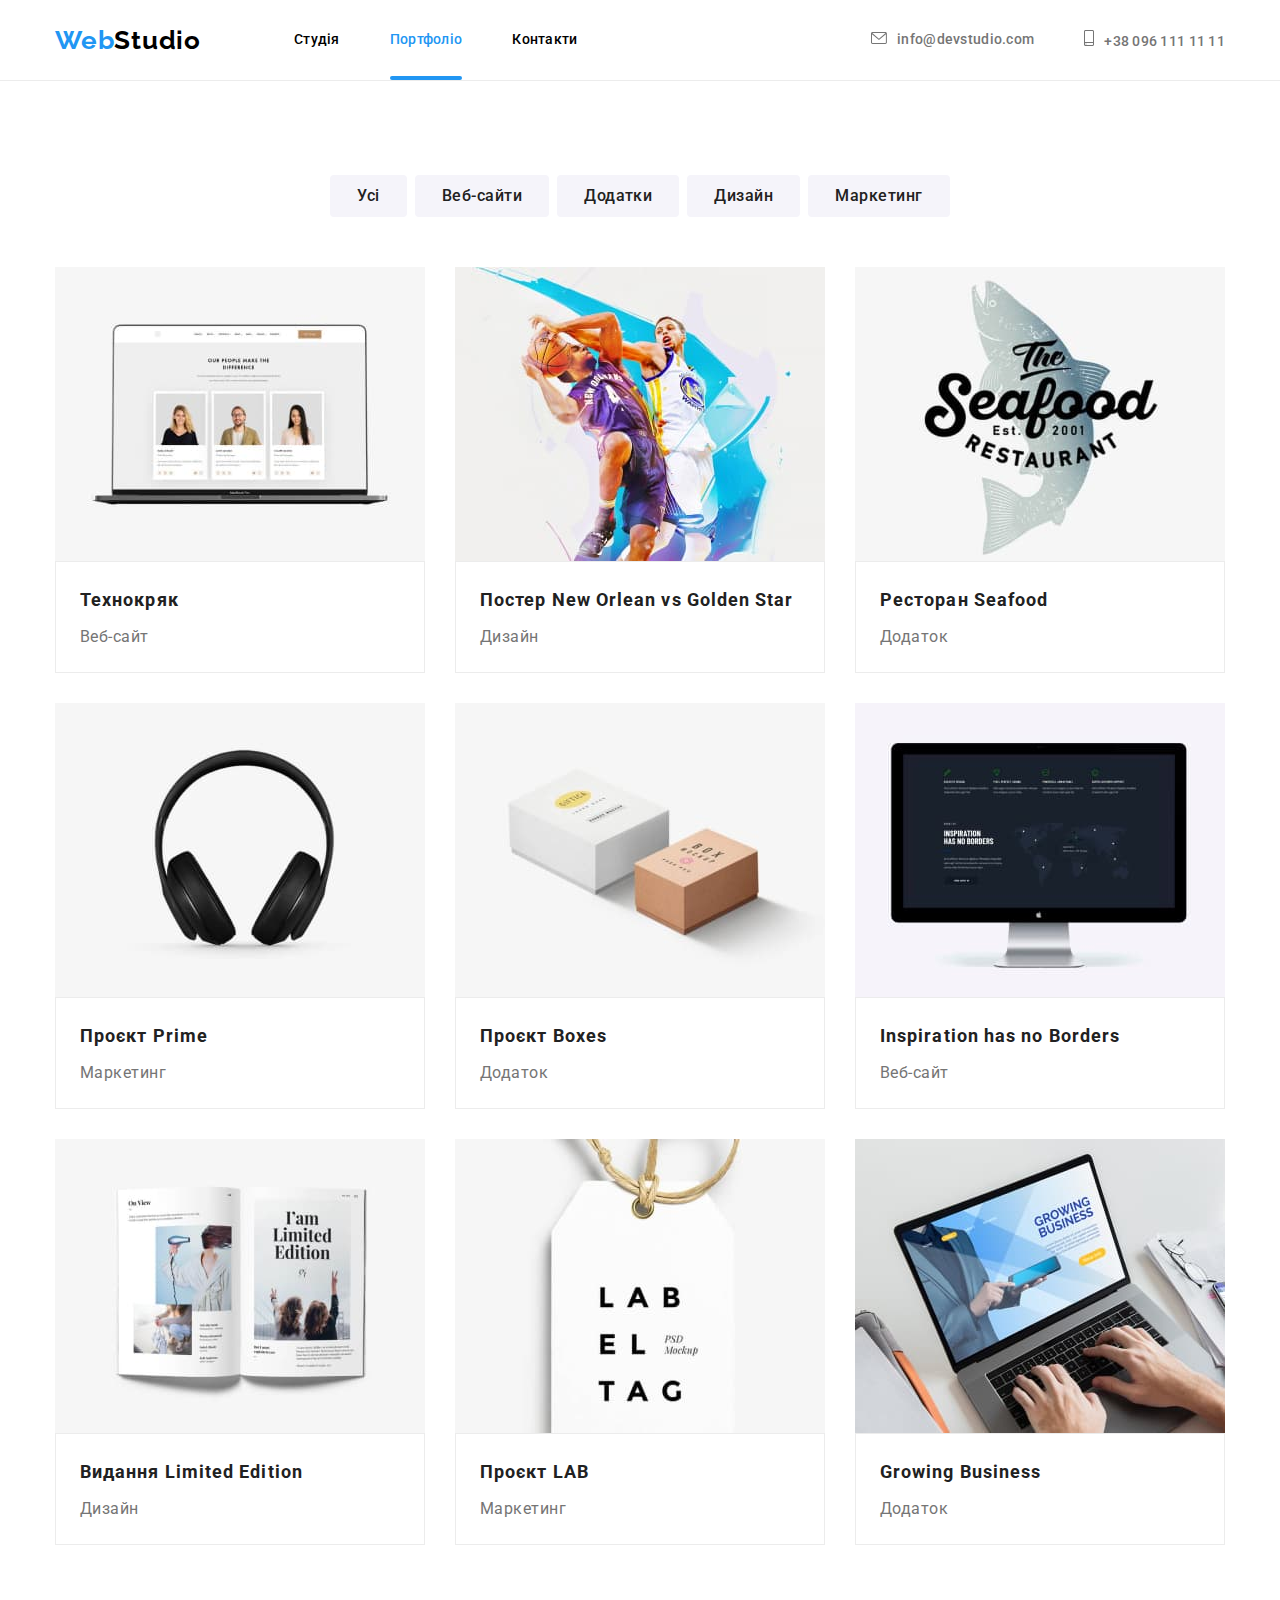
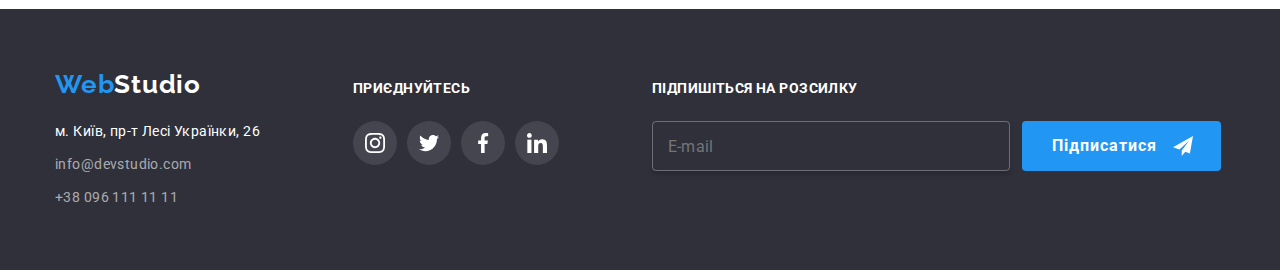
==== portfolio.html @ 52f55c36 "Alex" ====
<!DOCTYPE html>
<html lang="uk">
  <head>
    <meta charset="UTF-8">
    <meta http-equiv="X-UA-Compatible" content="IE=edge">
    <meta name="viewport" content="width=device-width, initial-scale=1.0">
    <title>WebSudio</title>    
    <link rel="preconnect" href="https://fonts.googleapis.com">
    <link rel="preconnect" href="https://fonts.gstatic.com" crossorigin>
    <link href="https://fonts.googleapis.com/css2?family=Raleway:wght@700&family=Roboto:wght@400;500;700;900&display=swap" rel="stylesheet">    
    <link rel="stylesheet" href="https://cdnjs.cloudflare.com/ajax/libs/modern-normalize/1.1.0/modern-normalize.css" integrity="sha512-Y0MM+V6ymRKN2zStTqzQ227DWhhp4Mzdo6gnlRnuaNCbc+YN/ZH0sBCLTM4M0oSy9c9VKiCvd4Jk44aCLrNS5Q==" crossorigin="anonymous" referrerpolicy="no-referrer">
    <link rel="stylesheet" href="./css/style.css">
  </head>
  <body>
    <!-- Шапка сторінки -->
  <header class="header">
    <nav class="container main-nav">
      <!-- Навігація на інші сторінки -->
      <a class="header-logo link" href="./">
        <span class="logo-cyan">Web</span>Studio
      </a>
      <ul class="header-list list">
        <li class="item"><a href="./" class="header-link link">Студія</a></li>
        <li class="item"><a href="./portfolio.html" class="header-link-select link">Портфоліо</a></li>
        <li class="item"><a href="" class="header-link link">Контакти</a></li>
      </ul>
      <!-- Посилання на e-mail та телефон-->  
      <ul class="auth list">
        <li class="item">
          <a class="auth-mail link" href="mailto:info@devstudio.com"><svg width="16" height="12" class="auth-mail-icon">
              <use href="./images/icons.svg#icon-envelope"></use>
            </svg>info@devstudio.com</a>
        </li>
        <li class="item"><a class="auth-tel link" href="tel:+380961111111"><svg width="10" height="16"
              class="auth-tel-icon">
              <use href="./images/icons.svg#icon-smartphone"></use>
            </svg>+38 096 111 11 11</a></li>
      </ul>
    </nav>
  </header>
    <!-- Сторінка сайту Портфоліо-->
    <main>
      <section class="portfolio">
        <div class="container">       
          <ul class="button-list list">    
            <li class="item"><button type="button" class="portfolio-btn">Усі</button></li>
            <li class="item"><button type="button" class="portfolio-btn">Веб-сайти</button></li>
            <li class="item"><button type="button" class="portfolio-btn">Додатки</button></li>
            <li class="item"><button type="button" class="portfolio-btn">Дизайн</button></li>
            <li class="item"><button type="button" class="portfolio-btn">Маркетинг</button></li>
          </ul>      
          <ul class="portfolio-list list">
            <li class="portfolio-item"><a href="#" class="portfolio-link link">
              <div class="portfolio-img">
                <img src="./images/portfolio_card_1.jpg" alt="карт_1" width="370">
                <p class="portfolio-cover-text">Ресурс пропонує комплексні пропозиції з різним рівнем функціоналу та сервісів. Все це
                дозволить відвідувачу отримати
                вичерпні відомості про компанію чи приватну особу.</p>
              </div>              
              <div class="portfolio-info"><h3 class="portfolio-title">Технокряк</h3>
              <p class="portfolio-sutitle">Веб-сайт</p></div></a>
            </li>
            <li class="portfolio-item"><a href="#" class="portfolio-link link">
              <div class="portfolio-img">
                <img src="./images/portfolio_card_2.jpg" alt="карт_1" width="370">
                <p class="portfolio-cover-text">Ресурс пропонує комплексні пропозиції з різним рівнем функціоналу та сервісів. Все це
                  дозволить відвідувачу отримати
                  вичерпні відомості про компанію чи приватну особу.</p>
              </div>              
              <div class="portfolio-info"><h3 class="portfolio-title">Постер New Orlean vs Golden Star</h3>
              <p class="portfolio-sutitle">Дизайн</p></div></a>
            </li>
            <li class="portfolio-item"><a href="#" class="portfolio-link link">
              <div class="portfolio-img">
                <img src="./images/portfolio_card_3.jpg" alt="карт_1" width="370">
                <p class="portfolio-cover-text">Ресурс пропонує комплексні пропозиції з різним рівнем функціоналу та сервісів. Все це
                дозволить відвідувачу отримати
                вичерпні відомості про компанію чи приватну особу.</p>
              </div>
              <div class="portfolio-info"><h3 class="portfolio-title">Ресторан Seafood</h3>
              <p class="portfolio-sutitle">Додаток</p></div></a>
            </li>
            <li class="portfolio-item"><a href="#" class="portfolio-link link">
              <div class="portfolio-img">
                <img src="./images/portfolio_card_4.jpg" alt="карт_1" width="370">
                <p class="portfolio-cover-text">Ресурс пропонує комплексні пропозиції з різним рівнем функціоналу та сервісів. Все це
                дозволить відвідувачу отримати
                вичерпні відомості про компанію чи приватну особу.</p>
              </div>
              <div class="portfolio-info"><h3 class="portfolio-title">Проєкт Prime</h3>
              <p class="portfolio-sutitle">Маркетинг</p></div></a>
            </li>
            <li class="portfolio-item"><a href="#" class="portfolio-link link">
              <div class="portfolio-img">
                <img src="./images/portfolio_card_5.jpg" alt="карт_1" width="370">
                <p class="portfolio-cover-text">Ресурс пропонує комплексні пропозиції з різним рівнем функціоналу та сервісів. Все це
                дозволить відвідувачу отримати
                вичерпні відомості про компанію чи приватну особу.</p>
              </div>
              <div class="portfolio-info"><h3 class="portfolio-title">Проєкт Boxes</h3>
              <p class="portfolio-sutitle">Додаток</p></div></a>
            </li>
            <li class="portfolio-item"><a href="#" class="portfolio-link link">
              <div class="portfolio-img">
                <img src="./images/portfolio_card_6.jpg" alt="карт_1" width="370">
                <p class="portfolio-cover-text">Ресурс пропонує комплексні пропозиції з різним рівнем функціоналу та сервісів. Все це
                дозволить відвідувачу отримати
                вичерпні відомості про компанію чи приватну особу.</p>
              </div>
              <div class="portfolio-info"><h3 class="portfolio-title">Inspiration has no Borders</h3>
              <p class="portfolio-sutitle">Веб-сайт</p></div></a>
            </li>
            <li class="portfolio-item"><a href="#" class="portfolio-link link">
              <div class="portfolio-img">
                <img src="./images/portfolio_card_7.jpg" alt="карт_1" width="370">
                <p class="portfolio-cover-text">Ресурс пропонує комплексні пропозиції з різним рівнем функціоналу та сервісів. Все це
                дозволить відвідувачу отримати
                вичерпні відомості про компанію чи приватну особу.</p>
              </div>
              <div class="portfolio-info"><h3 class="portfolio-title">Видання Limited Edition</h3>
              <p class="portfolio-sutitle">Дизайн</p></div></a>
            </li>
            <li class="portfolio-item"><a href="#" class="portfolio-link link">
              <div class="portfolio-img">
                <img src="./images/portfolio_card_8.jpg" alt="карт_1" width="370">
                <p class="portfolio-cover-text">Ресурс пропонує комплексні пропозиції з різним рівнем функціоналу та сервісів. Все це
                дозволить відвідувачу отримати
                вичерпні відомості про компанію чи приватну особу.</p>
              </div>
              <div class="portfolio-info"><h3 class="portfolio-title">Проєкт LAB</h3>
              <p class="portfolio-sutitle">Маркетинг</p></div></a>
            </li>
            <li class="portfolio-item"><a href="#" class="portfolio-link link">
              <div class="portfolio-img">
                <img src="./images/portfolio_card_9.jpg" alt="карт_1" width="370">
                <p class="portfolio-cover-text">Ресурс пропонує комплексні пропозиції з різним рівнем функціоналу та сервісів. Все це
                дозволить відвідувачу отримати
                вичерпні відомості про компанію чи приватну особу.</p>
              </div>
              <div class="portfolio-info"><h3 class="portfolio-title">Growing Business</h3>
              <p class="portfolio-sutitle">Додаток</p></div></a>
            </li>
        </ui>
        </div>
      </section>
    </main>
    <!-- FOOtER-->
    <footer class="footer">
      <div class="container-footer">
        <div class="footer-block">
          <a class="footer-logo link" href="./">
            <span class="logo-cyan">Web</span>Studio
          </a>
          <address class="footer-address-text link">
            <p>м. Київ, пр-т Лесі Українки, 26</p>
            <!-- Посилання на e-mail та телкфон-->
            <ul class="footer-nav list">
              <li class="item"><a class="footer-mail link" href="mailto:info@devstudio.com">info@devstudio.com</a></li>
              <li><a class="footer-tel link" href="tel:+380961111111">+38 096 111 11 11</a></li>
            </ul>
          </address>
        </div>
        <div class="footer-block">
          <h4 class="foot-subtitle">приєднуйтесь</h4>
          <ul class="footer-soc-list list">
            <li class="footer-soc-item"><a href="#" class="footer-soc-link link">
                <svg width="20" height="20" class="footer-soc-icon">
                  <use href="./images/icons.svg#icon-instagram"></use>
                </svg>
              </a></li>
            <li class="footer-soc-item"><a href="#" class="footer-soc-link link">
                <svg width="20" height="20" class="soc-icon">
                  <use href="./images/icons.svg#icon-twitter"></use>
                </svg>
              </a></li>
            <li class="footer-soc-item"><a href="#" class="footer-soc-link link">
                <svg width="20" height="20" class="soc-icon">
                  <use href="./images/icons.svg#icon-facebook"></use>
                </svg>
              </a></li>
            <li class="footer-soc-item"><a href="#" class="footer-soc-link link">
                <svg width="20" height="20" class="soc-icon">
                  <use href="./images/icons.svg#icon-linkedin"></use>
                </svg>
              </a></li>
          </ul>
        </div>
        <div class="footer-block">
          <h4 class="foot-subtitle">Підпишіться на розсилку</h4>
          <form action="" class="mailing">
            <div class="mailing">
              <input type="email" class="footer-input" placeholder="E-mail" name="email" required>
            </div>
            <div class="mailing">
              <button type="submit" class="footer-send-btn">Підписатися<svg width="20" height="20" class="send-icon">
                  <use href="./images/icons.svg#icon-send"></use>
                </svg></button>
    
            </div>
    
          </form>
        </div>
      </div>
    </footer>
  </body>
</html>
---- css/style.css ----
:root {
  --primary-text-color: #212121;
  --secandary-text-color: #757575;
  --title-text-color: #000;
  --accent-color: #2196f3;
  --light-color: #FFF;
  --grey-color: #F5F4FA;
  --background-dark-color: #2F303A;
  --soc-color: #AFB1B8;
  --shadow-color: #EEEEEE;
  --border-color: #ECECEC;
  --timing-function: cubic-bezier(0.4, 0, 0.2, 1);
}
p, h1, h2, h3, h4, h5, h6 {
  margin: 0;
}

ul {
  margin: 0;
  padding-left: 0;
}

button {  
  cursor: pointer;
}

body {
  font-family: 'Roboto', sans-serif;
  margin: 0;
  padding: 0; 
}

.link {
  text-decoration: none;
}

.list {
  list-style: none;
}

.container {
  width: 1200px;
  padding: 0 15px;
  margin: 0 auto;
}
/*---HEADER---*/
.header {  
  border-bottom: 1px solid var(--border-color);
  background-color: var(--light-color);
}

.main-nav {
  display: flex;
  align-items: center;
  justify-content: flex-start;
}

.header-list {
  display: flex;
}

.header-list .item + .item {
  margin-left: 50px;
}

.header-logo {
  margin-right: 93px;

  font-family: 'Raleway';
  font-style: normal;
  font-weight: 700;
  font-size: 26px;
  line-height: 1.19;
  letter-spacing: 0.03em;
  color: var(--title-text-color);

  transition: color 250ms var(--timing-function);
}

.header-logo:hover,
.header-logo:focus,
.footer-logo:hover,
.footer-logo:focus {
  color: var(--accent-color);
}
.logo-cyan {
  color: var(--accent-color);
}

.header-link {
  position: relative;
  display: block;
  padding-top: 32px;
  padding-bottom: 32px;

  font-weight: 500;
  font-size: 14px;
  line-height: 1.14;
  letter-spacing: 0.02em;
  color: var(--title-text-color);

  transition: color 250ms var(--timing-function);
}
.header-link-select {
  position: relative;
  display: block;
  padding-top: 32px;
  padding-bottom: 32px;

  font-weight: 500;
  font-size: 14px;
  line-height: 1.14;
  letter-spacing: 0.02em;
  color: var(--accent-color);
}

.header-link:hover,
.header-link:focus {
  color: var(--accent-color);
}

.header-link-select::after {
  content: '';
  position: absolute;
  left: 0;
  bottom: 0;
  opacity: 1;

  width: 100%;
  height: 4px;
  border-radius: 2px;
  background-color: var(--accent-color);
}

.auth {
  display: flex;
  margin-left: auto;  
}

.auth .item+.item {
  margin-left: 50px;
}

.auth-mail:hover,
.auth-mail:focus {
  color: var(--accent-color);
}


.auth-mail,
.auth-tel {
  padding-top: 32px;
  padding-bottom: 32px;
  font-weight: 500;
  font-size: 14px;
  line-height: 1.14;
  letter-spacing: 0.02em;  
  color: var(--secandary-text-color);

  transition: color 250ms var(--timing-function);  
}

.auth-tel:hover,
.auth-tel:focus {
  color: var(--accent-color);
}

.auth-mail-icon {
  margin-right: 10px;
  fill: currentColor;

  transition: fill 250ms var(--timing-function);
}

.auth-tel-icon {  
  margin-right: 10px;
  fill: currentColor;

  transition: fill 250ms var(--timing-function);
}
/*---MAIN---*/
.hero { 
  max-width: 1600px;
  background-image: url('../images/img-fon.jpg');
  background-size: cover;
  background-position: center; 
  background-repeat: no-repeat; 
  margin: 0 auto;  
}
.container-hero {
  background-color: rgba(47, 48, 58, 0.4);
  margin: 0 auto;
  padding: 200px 0;
}

.hero-title {
  display: block;
  width: 700px;
  margin: 0 auto 30px;

  font-weight: 900;
  font-size: 44px;
  line-height: 1.36;
  text-align: center;
  letter-spacing: 0.06em;
  text-transform: uppercase;  
  color: var(--light-color);  
}

.hero-btn {
  display: inline-block;
  padding: 10px 32px;
  border-radius: 4px;
  border-color: transparent;
  background-color: var(--accent-color);
  font-weight: 700;
  margin: 0 auto;

  font-family: inherit;
  font-weight: 700;
  font-size: 16px;
  line-height: 1.87;
  display: flex;
  align-items: center;
  text-align: center;
  letter-spacing: 0.06em;     
  color: var(--light-color);

  transition: color 250ms var(--timing-function);  
}

.hero-btn:hover,
.hero-btn:focus {
  color: var(--title-text-color);
}
/*---MODAL---*/
.backdrop {
  position: fixed;
  top: 0;
  left: 0;
  width: 100%;
  height: 100%;
  background: rgba(0, 0, 0, 0.2);

  opacity: 1;
  z-index: 2;
  transition: opacity 250ms var(--timing-function),
    visibility 250ms var(--timing-function);
}

.backdrop.is-hidden {
  visibility: hidden;
  opacity: 0;
  pointer-events: none;
}

.backdrop.is-hidden .modal {
  opacity: 0;
  transform: translate(-50%, -50%) scale(0);  
}
.modal {
  position: absolute;
  top: 50%;
  left: 50%;
  padding: 40px 40px;
  
  transform: translate(-50%, -50%) scale(1);
  transition: opacity 250ms var(--timing-function), transform 250ms var(--timing-function);

  min-width: 528px;
  min-height: 581px;
  border-radius: 4px;  
  background: var(--light-color);
}

.modal-close {
  position: absolute;
  padding: 0;
  top: 8px;
  right: 8px;
  border: var(--light-color);
}

.close-icon {
  width: 30px;
  height: 30px;
  padding: 6px;
  background-color: transparent;   
  fill: var(--title-text-color); 
  border: 1px solid rgba(0, 0, 0, 0.1);
  border-radius: 15px; 
}

.close-icon:hover,
.close-icon:focus {
  fill: var(--accent-color)
}

.modal-heading {
  margin-bottom: 12px;

  font-weight: 700;
  font-size: 20px;
  line-height: 1.15;
  text-align: center;
  letter-spacing: 0.03em;
  color: var(--primary-text-color);
}

.modal-input {  
  width: 100%;
  height: 40px;
  padding: 12px;
  padding-left: 42px; 
  border: 1px solid rgba(33, 33, 33, 0.2);
  border-radius: 4px;

  font-weight: 400;
  font-size: 12px;
  color: var(--primary-text-color);

  transform: border-color 250ms var(--timing-function);
}

.modal-input::placeholder {
  color: var(--accent-color);
  font-weight: 700;
}

.modal-input:hover,
.modal-input:focus {
  border-color: var(--accent-color);  
}
/*
.modal-input:not(:focus):not(:placeholder-shown):valid {
  background-color: transparent;
}

.modal-input:not(:focus):not(:placeholder-shown):invalid {
  background-color: transparent;
}
*/
.modal-input-group {
  display: block;
  margin-bottom: 10px;
}
.modal-input-wrapper {
  position: relative;
}

.lab-form {
  display: block;
  margin-bottom: 4px;
  font-weight: 400;
  font-size: 12px;
  letter-spacing: 0.01em;  
  color: var(--secandary-text-color);
}

.modal-input-icon {
  position: absolute;
  top: 50%;
  left: 12px;
  transform: translateY(-50%);
  fill: currentColor;
}

.modal-input:hover + .modal-input-icon {
  fill: var(--accent-color);
}
.modal-input:focus + .modal-input-icon {
  fill: var(--accent-color);
}

.modal-text {
  width: 100%;
  height: 120px;
  border: 1px solid rgba(33, 33, 33, 0.2);
  border-radius: 4px;
  padding: 12px 16px;
  resize: none;
  
  font-weight: 400;
  font-size: 12px;
  line-height: 1.15;
  letter-spacing: 0.01em;
  color: var(--primary-text-color);
}

.modal-text:hover,
.modal-text::placeholder {
  background-color: transparent;
  border-color: var(--accent-color);
}
.center-checkbox {
  padding: 0 14px;
  margin-bottom: 30px;
}
.modal-checkbox {
  display: flex;
  justify-content: flex-end;
  padding: 0 14px;
  
}

.modal-conditions {
  position: relative;
  display: flex;
  justify-content: center;
  font-weight: 400;
  font-size: 14px;
  letter-spacing: 0.03em;  
  color: var(--secandary-text-color);
}
.checkbox {
  appearance: none;
}

.checkbox-icon {
  display: flex;
  margin-right: 10px;  
  width: 16px;
  height: 16px;
  border: 2px solid var(--primary-text-color);
  border-radius: 2px;
}

.checkbox:checked + .checkbox-icon {
  border-color: transparent;
  background-color: var(--accent-color);
  background-image: url(../images/check.svg);
  background-size: contain;
  background-origin: border-box;
}

.modal-umovi {
  display: flex;
  justify-content: center;
  margin-left: 6px;
  font-weight: 400;
  font-size: 14px;
  letter-spacing: 0.03em;
  color: var(--accent-color);
}

.form-send-btn {
  display: inline-block;
    padding: 10px 52px;
    border-radius: 4px;
    border-color: transparent;
    background-color: var(--accent-color);
    font-weight: 700;
    margin: 0 auto;
  
    font-family: inherit;
    font-weight: 700;
    font-size: 16px;
    line-height: 1.87;
    display: flex;
    align-items: center;
    text-align: center;
    letter-spacing: 0.06em;
    color: var(--light-color);
  
    transition: color 250ms var(--timing-function);
}

.form-send-btn:hover,
.form-send-btn:focus {
  color: var(--title-text-color);
}
/*---FEATURE---*/
.feature-list {
  display: flex;
    
}

.feature-list .item+.item {
  margin-left: 30px;
}

.feature {
  margin-top: 0;
  padding: 94px 15px;
}

.feature-icon {
  display: flex;
  height: 120px;
  background-color: var(--grey-color) ;
  justify-content: center;
  align-items: center; 
  margin-bottom: 30px;  
  border-radius: 4px;
  
}

.feature-title {
  margin-bottom: 10px;  

  font-size: 14px;
  line-height: 1.14;
  letter-spacing: 0.03em;
  text-transform: uppercase;  
  color: var(--primary-text-color);
}
.feature-text {
  max-width: 270px;
  font-size: 14px;
  line-height: 1.71;
  letter-spacing: 0.03em;  
  color: var(--secandary-text-color);
}
/*---DIRECT---*/
.direct {
  margin-top: 0;
  padding-top: 0;
  padding-left: 15px;
  padding-right: 15px;
  padding-bottom: 94px;
}

.direct-list {
  display: flex;
  margin: 0 0;
}

.direct-list .direct-item+.direct-item {
  margin-left: 30px;  
}
.direct-item {
  position: relative;   
}

.direct-subtitle {
  display: flex;
  width: 370px;
  height: 70px;
  justify-content: center;
  align-items: center;
  padding: 27 auto;
  position: absolute;
  bottom: 0px;
  background: rgba(47, 48, 58, 0.8);
  
  font-weight: 700;
  font-size: 14px;
  line-height: 1.14;
  text-align: center;
  letter-spacing: 0.03em;
  text-transform: uppercase;

  color: var(--light-color);
}
/*---TEAM---*/
.team {
  margin: 0 0;
  padding: 94px 15px;
  background: var(--grey-color);
}

.team-list {
  display: flex;
  margin: 0 0;  
}

img {
  display: block;
}

.team-list .team-item+.team-item {
  margin-left: 30px;
  max-width: 270px;
}

.team-item {  
  padding-bottom: 30px;
  background-color: var(--light-color);
  box-shadow: 0px 4px 4px rgba(0, 0, 0, 0.25);
}

.title {
  margin-bottom: 50px;

  font-size: 36px;
  line-height: 1.16;
  text-align: center;
  letter-spacing: 0.03em;  
  color: var(--primary-text-color);
}

.subtitle {
  margin-top: 30px;
  margin-bottom: 10px;
  font-weight: 500;
  font-size: 16px;
  line-height: 1.19;
  text-align: center;
  letter-spacing: 0.03em;  
  color: var(--primary-text-color);
}

.desc {
  margin-bottom: 16px;

  font-size: 16px;
  line-height: 1.19;
  text-align: center;
  letter-spacing: 0.03em;
  color: var(--secandary-text-color);
}

.team-soc-list {
  display: flex;
  justify-content: center;
  justify-items: center;
}

.soc-item {
  width: 44px;
  height: 44px;
}
.soc-item:not( :last-child ) {
  margin-right: 10px;
}

.soc-link {
  width: 100%;
  height: 100%;
  display: flex;  
  border-radius: 50%;
  background-color: var(--light-color);
  justify-content: center;
  align-items: center;
  color: var(--soc-color);

  transition: background-color 250ms var(--timing-function);
}

.soc-link:hover,
.soc-link:focus {
  background-color: var(--accent-color);
  color: var(--light-color);
}

.soc-icon {
  fill: currentColor;

  transition: color 250ms var(--timing-function);
}

.customers {
  margin: 0 0;
  padding: 94px 15px;
}
.customers-list {
  display: flex;
  justify-content: center;
  justify-items: center;
}

.customers-item {
  width: 170px;
  height: 92px;  
}

.customers-item:not( :last-child) {
  margin-right: 30px;
}

.customers-link {
  width: 100%;
  height: 100%;
  display: flex;  
  background-color: var(--light-color);
  justify-content: center;
  align-items: center;
  color: var(--soc-color);
  border: 1px solid var(--soc-color);
  border-radius: 4px;
}

.customers-link:hover,
.customers-link:focus {
  border-color: var(--accent-color);
  color: var(--accent-color);
}

.customers-icon {
  fill: currentColor;

  transition: color 250ms var(--timing-function);
}
/*---PORTFOLIO---*/
.portfolio {
  padding: 94px 15px 64px;
}
.button-list {
  display: flex;
  align-items: center;
  justify-content: center;
  margin-bottom: 50px;  
}

.button-list .item+.item {
  margin-left: 8px;  
}

.portfolio-btn {
  display: inline-block;
  padding: 6px 25px;
  border-radius: 4px;
  border-color: transparent;
  background-color: var(--grey-color);
  margin: 0 auto;

  font-family: inherit;
  font-weight: 500;
  font-size: 16px;
  line-height: 1.63;
  text-align: center;
  letter-spacing: 0.03em;  
  color: var(--primary-text-color);
   
  transition: background-color 250ms var(--timing-function), color 250ms var(--timing-function), box-shadow 250ms var(--timing-function);
}

.portfolio-btn:hover {
  color: var(--light-color);
  background-color: var(--accent-color);
  box-shadow: 0px 4px 4px rgba(0, 0, 0, 0.25);
}

.portfolio-btn:focus {
  color: var(--light-color);
  background-color: var(--accent-color);
  box-shadow: 0px 4px 4px rgba(0, 0, 0, 0.25);
}

.portfolio-list {
  display: inline-flex;
  flex-wrap: wrap;
  margin: 0 0;
  gap: 30px;    
}

.portfolio-link {
  position: relative;
  display: block;
  overflow: hidden;

}

.portfolio-link:hover {
  box-shadow: 0px 1px 1px rgba(0, 0, 0, 0.12), 0px 4px 4px rgba(0, 0, 0, 0.06), 1px 4px 6px rgba(0, 0, 0, 0.16);
}

.portfolio-link:focus {
  box-shadow: 0px 1px 1px rgba(0, 0, 0, 0.12), 0px 4px 4px rgba(0, 0, 0, 0.06), 1px 4px 6px rgba(0, 0, 0, 0.16);
}

.portfolio-item:hover .portfolio-cover-text {
  transform: translateY(0);
}

.portfolio-img {  
  position: relative;  
  overflow: hidden;
}
/*--.portfolio-img::before {
  position: absolute;
  display: block;
  content: '';
  width: 370px;
  height: 294px;
  padding: 63px 24px;
  background: rgba(33, 150, 243, 0.9);
  opacity: 0;
  transform: translateY(100%);
  transition: transform 250ms var(--timing-function);  
}--*/

.portfolio-cover-text {
  position: absolute;
  top: 0;
  padding: 63px 24px;
  height: 100%;
  transform: translateY(100%);
  transition: transform 250ms var(--timing-function);  

  font-weight: 400;
  font-size: 18px;
  line-height: 1.55;
  letter-spacing: 0.03em;
  color: var(--light-color);
  background: rgba(33, 150, 243, 0.9);
}

.portfolio-info {
  background-color: var(--light-color) ;
  border: 1px solid var(--border-color);
  padding: 20px 24px;   
}

.portfolio-title {
  margin-bottom: 4px;
  
  font-size: 18px;
  line-height: 2;
  letter-spacing: 0.06em;  
  color: var(--primary-text-color);
}

.portfolio-sutitle {
  font-size: 16px;
  line-height: 1.88;
  letter-spacing: 0.03em;  
  color: var(--secandary-text-color);
}

/*---FOOtER---*/
.footer {
  padding: 60px 0;  
  background-color: var(--background-dark-color);
}

.container-footer {
  display: flex;
  width: 1200px;
  align-items: baseline;
  padding: 0 15px;
  margin: 0 auto;
}

.footer-block:not(:last-child) {
  margin-right: 93px;
}

.footer-logo {
  font-family: 'Raleway';
  font-style: normal;
  font-weight: 700;
  font-size: 26px;
  line-height: 1.19;
  letter-spacing: 0.03em;
  color: var(--light-color);

  transition: color 250ms var(--timing-function);  
}

.footer-address-text {
  margin-top: 20px;
  
  font-family: 'Roboto';
  font-style: normal;
  font-weight: 400;
  font-size: 14px;
  line-height: 1.71;
  letter-spacing: 0.03em;
  color: var(--light-color);
}

.footer-address-text p,
.footer-nav .item {
  margin-bottom: 9px;
}

.footer-tel,
.footer-mail {
  font-family: 'Roboto';
  font-style: normal;
  font-weight: 400;
  font-size: 14px;
  line-height: 1.71;
  letter-spacing: 0.03em;
  color: rgba(255, 255, 255, 0.6);

  transition: color 250ms var(--timing-function);
}

.footer-tel:hover,
.footer-mail:hover,
.footer-tel:focus,
.footer-mail:focus {
  color: var(--accent-color);
}

.foot-soc {
  display: flex;
}
.foot-subtitle {
  margin-bottom: 20px;

  font-family: 'Roboto';
  font-style: normal;
  font-weight: 700;
  font-size: 14px;
  line-height: 1.71;
  letter-spacing: 0.03em;
  text-transform: uppercase;
  color: var(--light-color);
}

.footer-soc-list {
  display: flex;
  justify-content: center;
  justify-items: center;
}

.footer-soc-item {
  width: 44px;
  height: 44px;
}

.footer-soc-item:not( :last-child) {
  margin-right: 10px;
}

.footer-soc-link {
  width: 100%;
  height: 100%;
  display: flex;
  border-radius: 50%;
  background-color: rgba(255, 255, 255, 0.1);
  justify-content: center;
  align-items: center;
  color: var(--light-color);

  transition: background-color 250ms var(--timing-function);
}

.footer-soc-link:hover,
.footer-soc-link:focus {
  background-color: var(--accent-color);
  color: var(--light-color);
}

.footer-soc-icon {
  fill: currentColor;

  transition: color 250ms var(--timing-function);
}
.footer-input {  
  width: 358px;
  height: 50px;
  padding: 15px;
  background-color: transparent;
  border: 1px solid rgba(255, 255, 255, 0.3);
  box-shadow: 0 4px 4px rgba(0, 0, 0, 0.15);
  border-radius: 4px;

  font-weight: 400;
font-size: 16px;
  line-height: 1.25;
  letter-spacing: 0.01em;
  color: rgba(255, 255, 255, 0.6);

  transform: border-color 250ms var(--timing-function);
}

.footer-input:hover {
  background-color: transparent;
  border-color: var(--accent-color);

  transform: var(--border-color);
}
.footer-send-btn {
  padding-left: 28px;
  padding-right: 62px;
  border-radius: 4px;
  border-color: transparent;
  background-color: var(--accent-color);
  font-weight: 700;
  margin: 0 0;

  font-family: inherit;
  font-weight: 700;
  font-size: 16px;
  line-height: 1.87;
  display: flex;
  align-items: center;
  text-align: left;
  letter-spacing: 0.06em;
  color: var(--light-color);

  transition: color 250ms var(--timing-function);
}

.footer-send-btn:hover,
.footer-send-btn:focus {
  color: var(--title-text-color);
}
.mailing {
  position: relative;
  display: flex;  
}

form .mailing + .mailing {
  margin-left: 12px;
}

.send-icon {
  position: absolute;
  top: 50%;
  right: 28px;
  transform: translateY(-50%);
  fill: currentColor;
  
  transition: fill 250ms var(--timing-function);
}

.footer-send-btn:hover,
.footer-send-btn:focus  > .send-icon {
  fill: var(--title-text-color);
}
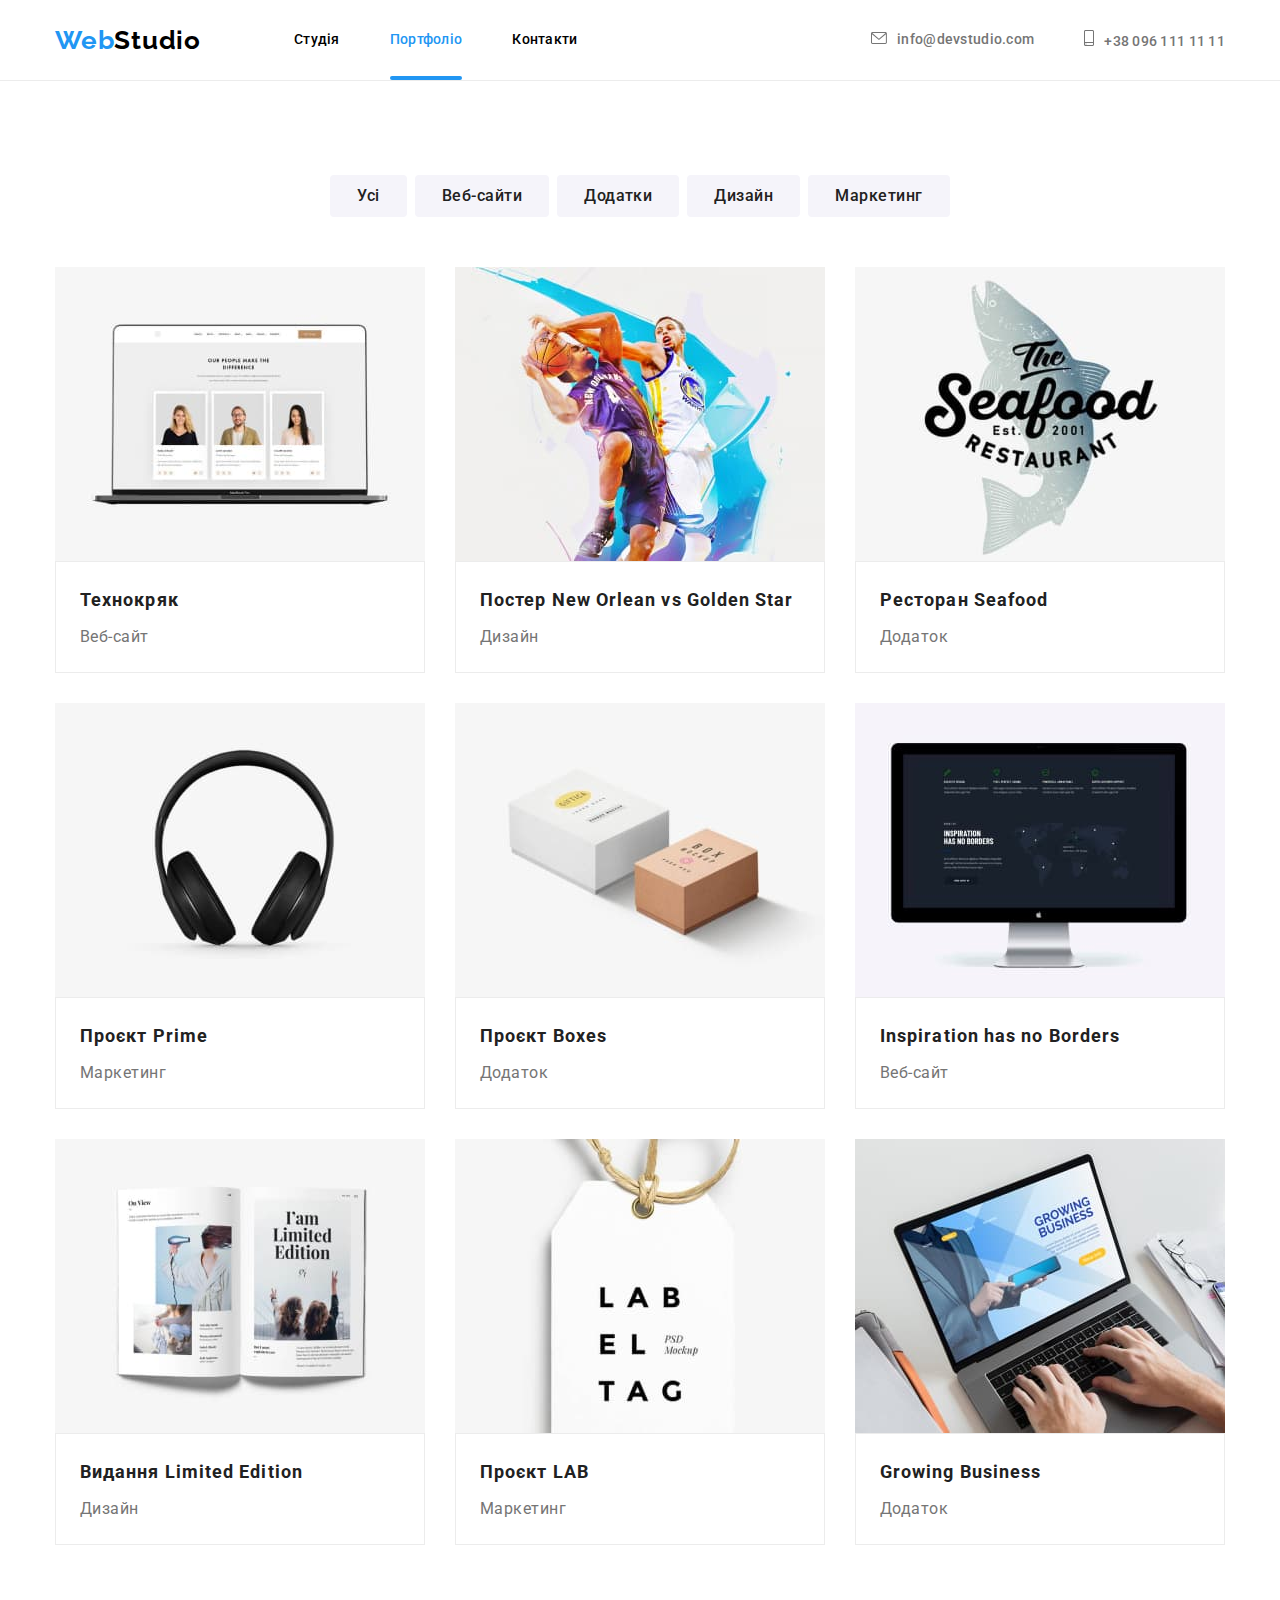
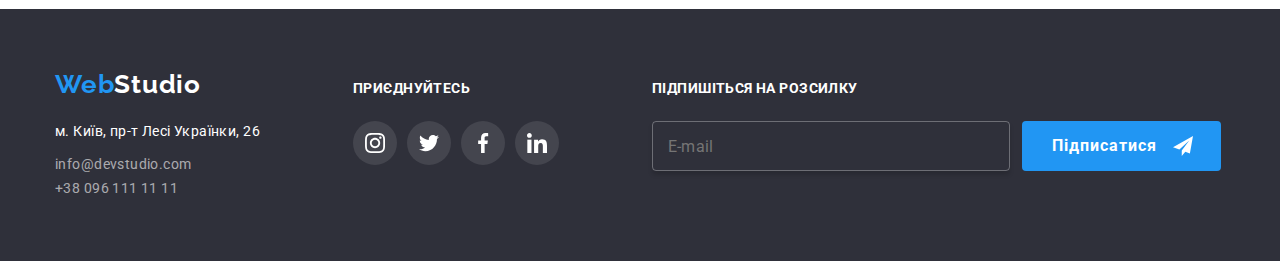
==== commit 6b3ef644: "Alex" ====
--- a/portfolio.html
+++ b/portfolio.html
@@ -9,30 +9,30 @@
     <link rel="preconnect" href="https://fonts.gstatic.com" crossorigin>
     <link href="https://fonts.googleapis.com/css2?family=Raleway:wght@700&family=Roboto:wght@400;500;700;900&display=swap" rel="stylesheet">    
     <link rel="stylesheet" href="https://cdnjs.cloudflare.com/ajax/libs/modern-normalize/1.1.0/modern-normalize.css" integrity="sha512-Y0MM+V6ymRKN2zStTqzQ227DWhhp4Mzdo6gnlRnuaNCbc+YN/ZH0sBCLTM4M0oSy9c9VKiCvd4Jk44aCLrNS5Q==" crossorigin="anonymous" referrerpolicy="no-referrer">
-    <link rel="stylesheet" href="./css/style.css">
+    <link rel="stylesheet" href="./css/main.min.css">
   </head>
   <body>
     <!-- Шапка сторінки -->
   <header class="header">
-    <nav class="container main-nav">
+    <nav class="container header__main-nav">
       <!-- Навігація на інші сторінки -->
-      <a class="header-logo link" href="./">
-        <span class="logo-cyan">Web</span>Studio
+      <a class="header__logo link" href="./">
+        <span class="header__logo--cyan">Web</span>Studio
       </a>
-      <ul class="header-list list">
-        <li class="item"><a href="./" class="header-link link">Студія</a></li>
-        <li class="item"><a href="./portfolio.html" class="header-link-select link">Портфоліо</a></li>
-        <li class="item"><a href="" class="header-link link">Контакти</a></li>
+      <ul class="header__list list">
+        <li class="header__item"><a href="./" class="header__link link">Студія</a></li>
+        <li class="header__item"><a href="./portfolio.html" class="header__link-select link">Портфоліо</a></li>
+        <li class="header__item"><a href="" class="header__link link">Контакти</a></li>
       </ul>
       <!-- Посилання на e-mail та телефон-->  
-      <ul class="auth list">
-        <li class="item">
-          <a class="auth-mail link" href="mailto:info@devstudio.com"><svg width="16" height="12" class="auth-mail-icon">
+      <ul class="header__auth list">
+        <li class="header__item">
+          <a class="header__auth-mail link" href="mailto:info@devstudio.com"><svg width="16" height="12" class="header__auth-mail-icon">
               <use href="./images/icons.svg#icon-envelope"></use>
             </svg>info@devstudio.com</a>
         </li>
-        <li class="item"><a class="auth-tel link" href="tel:+380961111111"><svg width="10" height="16"
-              class="auth-tel-icon">
+        <li class="header__item"><a class="header__auth-tel link" href="tel:+380961111111"><svg width="10" height="16"
+              class="header__auth-tel-icon">
               <use href="./images/icons.svg#icon-smartphone"></use>
             </svg>+38 096 111 11 11</a></li>
       </ul>
@@ -146,58 +146,58 @@
     </main>
     <!-- FOOtER-->
     <footer class="footer">
-      <div class="container-footer">
-        <div class="footer-block">
-          <a class="footer-logo link" href="./">
-            <span class="logo-cyan">Web</span>Studio
+      <div class="footer__container">
+        <div class="footer__block">
+          <a class="footer__logo link" href="./">
+            <span class="footer__logo--cyan">Web</span>Studio
           </a>
-          <address class="footer-address-text link">
+          <address class="footer__address-text link">
             <p>м. Київ, пр-т Лесі Українки, 26</p>
             <!-- Посилання на e-mail та телкфон-->
-            <ul class="footer-nav list">
-              <li class="item"><a class="footer-mail link" href="mailto:info@devstudio.com">info@devstudio.com</a></li>
-              <li><a class="footer-tel link" href="tel:+380961111111">+38 096 111 11 11</a></li>
+            <ul class="footer__nav list">
+              <li class="footer__item"><a class="footer__mail link" href="mailto:info@devstudio.com">info@devstudio.com</a>
+              </li>
+              <li><a class="footer__tel link" href="tel:+380961111111">+38 096 111 11 11</a></li>
             </ul>
           </address>
         </div>
-        <div class="footer-block">
-          <h4 class="foot-subtitle">приєднуйтесь</h4>
-          <ul class="footer-soc-list list">
-            <li class="footer-soc-item"><a href="#" class="footer-soc-link link">
-                <svg width="20" height="20" class="footer-soc-icon">
+        <div class="footer__block">
+          <h4 class="footer__subtitle">приєднуйтесь</h4>
+          <ul class="footer__soc-list list">
+            <li class="footer__soc-item"><a href="#" class="footer__soc-link link">
+                <svg width="20" height="20" class="footer__soc-icon">
                   <use href="./images/icons.svg#icon-instagram"></use>
                 </svg>
               </a></li>
-            <li class="footer-soc-item"><a href="#" class="footer-soc-link link">
-                <svg width="20" height="20" class="soc-icon">
+            <li class="footer__soc-item"><a href="#" class="footer__soc-link link">
+                <svg width="20" height="20" class="footer__soc-icon">
                   <use href="./images/icons.svg#icon-twitter"></use>
                 </svg>
               </a></li>
-            <li class="footer-soc-item"><a href="#" class="footer-soc-link link">
-                <svg width="20" height="20" class="soc-icon">
+            <li class="footer__soc-item"><a href="#" class="footer__soc-link link">
+                <svg width="20" height="20" class="footer__soc-icon">
                   <use href="./images/icons.svg#icon-facebook"></use>
                 </svg>
               </a></li>
-            <li class="footer-soc-item"><a href="#" class="footer-soc-link link">
+            <li class="footer__soc-item"><a href="#" class="footer__soc-link link">
                 <svg width="20" height="20" class="soc-icon">
                   <use href="./images/icons.svg#icon-linkedin"></use>
                 </svg>
               </a></li>
           </ul>
         </div>
-        <div class="footer-block">
-          <h4 class="foot-subtitle">Підпишіться на розсилку</h4>
-          <form action="" class="mailing">
-            <div class="mailing">
-              <input type="email" class="footer-input" placeholder="E-mail" name="email" required>
+        <div class="footer__block">
+          <h4 class="footer__subtitle">Підпишіться на розсилку</h4>
+          <form action="" class="footer__mailing">
+            <div class="footer__mailing">
+              <input type="email" class="footer__input" placeholder="E-mail" name="email" required>
             </div>
-            <div class="mailing">
-              <button type="submit" class="footer-send-btn">Підписатися<svg width="20" height="20" class="send-icon">
+            <div class="footer__mailing">
+              <button type="submit" class="footer__send-btn">Підписатися<svg width="20" height="20"
+                  class="footer__send-icon">
                   <use href="./images/icons.svg#icon-send"></use>
                 </svg></button>
-    
             </div>
-    
           </form>
         </div>
       </div>
--- a/css/main.min.css
+++ b/css/main.min.css
@@ -0,0 +1 @@
+p,h1,h2,h3,h4,h5,h6{margin:0}ul{margin:0;padding-left:0}:root{--primary-text-color: #212121;--secandary-text-color: #757575;--title-text-color: #000;--accent-color: #2196f3;--light-color: #FFF;--grey-color: #F5F4FA;--background-dark-color: #2F303A;--soc-color: #AFB1B8;--shadow-color: #EEEEEE;--border-color: #ECECEC;--timing-function: cubic-bezier(0.4, 0, 0.2, 1)}button{cursor:pointer}img{display:block}body{font-family:"Roboto",sans-serif;margin:0;padding:0}.link{text-decoration:none}.list{list-style:none}.container{width:1200px;padding:0 15px;margin:0 auto}.btn{padding:10px 32px;border-radius:4px;border-color:rgba(0,0,0,0);background-color:var(--accent-color);font-weight:700;margin:0 auto;font-family:inherit;font-weight:700;font-size:16px;line-height:1.87;display:flex;align-items:center;text-align:center;letter-spacing:.06em;color:var(--light-color);transition:color 250ms var(--timing-function)}.btn:hover,.btn:focus{color:var(--title-text-color)}.header{border-bottom:1px solid var(--border-color);background-color:var(--light-color)}.header__main-nav{display:flex;align-items:center;justify-content:flex-start}.header__list{display:flex}.header__list .header__item+.header__item{margin-left:50px}.header__logo{margin-right:93px;font-family:"Raleway";font-style:normal;font-weight:700;font-size:26px;line-height:1.19;letter-spacing:.03em;color:var(--title-text-color);transition:color 250ms var(--timing-function)}.header__logo:hover,.header__logo:focus{color:var(--accent-color)}.header__logo--cyan{color:var(--accent-color)}.header__link{position:relative;display:block;padding-top:32px;padding-bottom:32px;font-weight:500;font-size:14px;line-height:1.14;letter-spacing:.02em;color:var(--title-text-color);transition:color 250ms var(--timing-function)}.header__link-select{position:relative;display:block;padding-top:32px;padding-bottom:32px;font-weight:500;font-size:14px;line-height:1.14;letter-spacing:.02em;color:var(--accent-color)}.header__link:hover,.header__link:focus{color:var(--accent-color)}.header__link-select::after{content:"";position:absolute;left:0;bottom:0;opacity:1;width:100%;height:4px;border-radius:2px;background-color:var(--accent-color)}.header__auth{display:flex;margin-left:auto}.header__auth .header__item+.header__item{margin-left:50px}.header__auth-mail:hover,.header__auth-mail:focus{color:var(--accent-color)}.header__auth-mail,.header__auth-tel{padding-top:32px;padding-bottom:32px;font-weight:500;font-size:14px;line-height:1.14;letter-spacing:.02em;color:var(--secandary-text-color);transition:color 250ms var(--timing-function)}.header__auth-tel:hover,.header__auth-tel:focus{color:var(--accent-color)}.header__auth-mail-icon{margin-right:10px;fill:currentColor;transition:fill 250ms var(--timing-function)}.header__auth-tel-icon{margin-right:10px;fill:currentColor;transition:fill 250ms var(--timing-function)}.footer{padding:60px 0;background-color:var(--background-dark-color)}.footer__container{display:flex;width:1200px;align-items:baseline;padding:0 15px;margin:0 auto}.footer__block:not(:last-child){margin-right:93px}.footer__logo{font-family:"Raleway";font-style:normal;font-weight:700;font-size:26px;line-height:1.19;letter-spacing:.03em;color:var(--light-color);transition:color 250ms var(--timing-function)}.footer__logo:hover,.footer__logo:focus{color:var(--accent-color)}.footer__logo--cyan{color:var(--accent-color)}.footer__address-text{margin-top:20px;font-family:"Roboto";font-style:normal;font-weight:400;font-size:14px;line-height:1.71;letter-spacing:.03em;color:var(--light-color)}.footer__address-text p,.footer__nav .item{margin-bottom:9px}.footer__tel,.footer__mail{font-family:"Roboto";font-style:normal;font-weight:400;font-size:14px;line-height:1.71;letter-spacing:.03em;color:rgba(255,255,255,.6);transition:color 250ms var(--timing-function)}.footer__tel:hover,.footer__mail:hover,.footer__tel:focus,.footer__mail:focus{color:var(--accent-color)}.footer__soc{display:flex}.footer__subtitle{margin-bottom:20px;font-family:"Roboto";font-style:normal;font-weight:700;font-size:14px;line-height:1.71;letter-spacing:.03em;text-transform:uppercase;color:var(--light-color)}.footer__soc-list{display:flex;justify-content:center;justify-items:center}.footer__soc-item{width:44px;height:44px}.footer__soc-item:not(:last-child){margin-right:10px}.footer__soc-link{width:100%;height:100%;display:flex;border-radius:50%;background-color:rgba(255,255,255,.1);justify-content:center;align-items:center;color:var(--light-color);transition:background-color 250ms var(--timing-function)}.footer__soc-link:hover,.footer__soc-link:focus{background-color:var(--accent-color);color:var(--light-color)}.footer__soc-icon{fill:currentColor;transition:color 250ms var(--timing-function)}.footer__input{width:358px;height:50px;padding:15px;background-color:rgba(0,0,0,0);border:1px solid rgba(255,255,255,.3);box-shadow:0 4px 4px rgba(0,0,0,.15);border-radius:4px;font-weight:400;font-size:16px;line-height:1.25;letter-spacing:.01em;color:rgba(255,255,255,.6);transform:border-color 250ms var(--timing-function)}.footer__input:hover{background-color:rgba(0,0,0,0);border-color:var(--accent-color);transform:var(--border-color)}.footer__send-btn{padding-left:28px;padding-right:62px;border-radius:4px;border-color:rgba(0,0,0,0);background-color:var(--accent-color);font-weight:700;margin:0 0;font-family:inherit;font-weight:700;font-size:16px;line-height:1.87;display:flex;align-items:center;text-align:left;letter-spacing:.06em;color:var(--light-color);transition:color 250ms var(--timing-function)}.footer__send-btn:hover,.footer__send-btn:focus{color:var(--title-text-color)}.footer__mailing{position:relative;display:flex}form .footer__mailing+.footer__mailing{margin-left:12px}.footer__send-icon{position:absolute;top:50%;right:28px;transform:translateY(-50%);fill:currentColor;transition:fill 250ms var(--timing-function)}.footer__send-btn:hover,.footer__send-btn:focus>.send-icon{fill:var(--title-text-color)}.hero{max-width:1600px;background-image:url("../images/img-fon.jpg");background-size:cover;background-position:center;background-repeat:no-repeat;margin:0 auto}.container-hero{background-color:rgba(47,48,58,.4);margin:0 auto;padding:200px 0}.hero-title{display:block;width:700px;margin:0 auto 30px;font-weight:900;font-size:44px;line-height:1.36;text-align:center;letter-spacing:.06em;text-transform:uppercase;color:var(--light-color)}.backdrop{position:fixed;top:0;left:0;width:100%;height:100%;background:rgba(0,0,0,.2);opacity:1;z-index:2;transition:opacity 250ms var(--timing-function),visibility 250ms var(--timing-function)}.backdrop.is-hidden{visibility:hidden;opacity:0;pointer-events:none}.backdrop.is-hidden .modal{opacity:0;transform:translate(-50%, -50%) scale(0)}.modal{position:absolute;top:50%;left:50%;padding:40px 40px;transform:translate(-50%, -50%) scale(1);transition:opacity 250ms var(--timing-function),transform 250ms var(--timing-function);min-width:528px;min-height:581px;border-radius:4px;background:var(--light-color)}.modal-close{position:absolute;padding:0;top:8px;right:8px;border:var(--light-color)}.close-icon{width:30px;height:30px;padding:6px;background-color:rgba(0,0,0,0);fill:var(--title-text-color);border:1px solid rgba(0,0,0,.1);border-radius:15px}.close-icon:hover,.close-icon:focus{fill:var(--accent-color)}.modal-heading{margin-bottom:12px;font-weight:700;font-size:20px;line-height:1.15;text-align:center;letter-spacing:.03em;color:var(--primary-text-color)}.modal-input{width:100%;height:40px;padding:12px;padding-left:42px;border:1px solid rgba(33,33,33,.2);border-radius:4px;font-weight:400;font-size:12px;color:var(--primary-text-color);transform:border-color 250ms var(--timing-function)}.modal-input::-moz-placeholder{color:var(--accent-color);font-weight:700}.modal-input:-ms-input-placeholder{color:var(--accent-color);font-weight:700}.modal-input::placeholder{color:var(--accent-color);font-weight:700}.modal-input:hover,.modal-input:focus{border-color:var(--accent-color)}.modal-input-group{display:block;margin-bottom:10px}.modal-input-wrapper{position:relative}.lab-form{display:block;margin-bottom:4px;font-weight:400;font-size:12px;letter-spacing:.01em;color:var(--secandary-text-color)}.modal-input-icon{position:absolute;top:50%;left:12px;transform:translateY(-50%);fill:currentColor}.modal-input:hover+.modal-input-icon{fill:var(--accent-color)}.modal-input:focus+.modal-input-icon{fill:var(--accent-color)}.modal-text{width:100%;height:120px;border:1px solid rgba(33,33,33,.2);border-radius:4px;padding:12px 16px;resize:none;font-weight:400;font-size:12px;line-height:1.15;letter-spacing:.01em;color:var(--primary-text-color)}.modal-text::-moz-placeholder{background-color:rgba(0,0,0,0);border-color:var(--accent-color)}.modal-text:-ms-input-placeholder{background-color:rgba(0,0,0,0);border-color:var(--accent-color)}.modal-text:hover,.modal-text::placeholder{background-color:rgba(0,0,0,0);border-color:var(--accent-color)}.center-checkbox{padding:0 14px;margin-bottom:30px}.modal-checkbox{display:flex;justify-content:flex-end;padding:0 14px}.modal-conditions{position:relative;display:flex;justify-content:center;font-weight:400;font-size:14px;letter-spacing:.03em;color:var(--secandary-text-color)}.checkbox{-webkit-appearance:none;-moz-appearance:none;appearance:none}.checkbox-icon{display:flex;margin-right:10px;width:16px;height:16px;border:2px solid var(--primary-text-color);border-radius:2px}.checkbox:checked+.checkbox-icon{border-color:rgba(0,0,0,0);background-color:var(--accent-color);background-image:url(../images/check.svg);background-size:contain;background-origin:border-box}.modal-umovi{display:flex;justify-content:center;margin-left:6px;font-weight:400;font-size:14px;letter-spacing:.03em;color:var(--accent-color)}.form-send-btn{display:inline-block;padding:10px 52px;border-radius:4px;border-color:rgba(0,0,0,0);background-color:var(--accent-color);font-weight:700;margin:0 auto;font-family:inherit;font-weight:700;font-size:16px;line-height:1.87;display:flex;align-items:center;text-align:center;letter-spacing:.06em;color:var(--light-color);transition:color 250ms var(--timing-function)}.form-send-btn:hover,.form-send-btn:focus{color:var(--title-text-color)}.feature-list{display:flex}.feature-list .item+.item{margin-left:30px}.feature{margin-top:0;padding:94px 15px}.feature-icon{display:flex;height:120px;background-color:var(--grey-color);justify-content:center;align-items:center;margin-bottom:30px;border-radius:4px}.feature-title{margin-bottom:10px;font-size:14px;line-height:1.14;letter-spacing:.03em;text-transform:uppercase;color:var(--primary-text-color)}.feature-text{max-width:270px;font-size:14px;line-height:1.71;letter-spacing:.03em;color:var(--secandary-text-color)}.direct{margin-top:0;padding-top:0;padding-left:15px;padding-right:15px;padding-bottom:94px}.direct-list{display:flex;margin:0 0}.direct-list .direct-item+.direct-item{margin-left:30px}.direct-item{position:relative}.direct-subtitle{display:flex;width:370px;height:70px;justify-content:center;align-items:center;padding:27 auto;position:absolute;bottom:0px;background:rgba(47,48,58,.8);font-weight:700;font-size:14px;line-height:1.14;text-align:center;letter-spacing:.03em;text-transform:uppercase;color:var(--light-color)}.team{margin:0 0;padding:94px 15px;background:var(--grey-color)}.team-list{display:flex;margin:0 0}img{display:block}.team-list .team-item+.team-item{margin-left:30px;max-width:270px}.team-item{padding-bottom:30px;background-color:var(--light-color);box-shadow:0px 4px 4px rgba(0,0,0,.25)}.title{margin-bottom:50px;font-size:36px;line-height:1.16;text-align:center;letter-spacing:.03em;color:var(--primary-text-color)}.subtitle{margin-top:30px;margin-bottom:10px;font-weight:500;font-size:16px;line-height:1.19;text-align:center;letter-spacing:.03em;color:var(--primary-text-color)}.desc{margin-bottom:16px;font-size:16px;line-height:1.19;text-align:center;letter-spacing:.03em;color:var(--secandary-text-color)}.team-soc-list{display:flex;justify-content:center;justify-items:center}.soc-item{width:44px;height:44px}.soc-item:not(:last-child){margin-right:10px}.soc-link{width:100%;height:100%;display:flex;border-radius:50%;background-color:var(--light-color);justify-content:center;align-items:center;color:var(--soc-color);transition:background-color 250ms var(--timing-function)}.soc-link:hover,.soc-link:focus{background-color:var(--accent-color);color:var(--light-color)}.soc-icon{fill:currentColor;transition:color 250ms var(--timing-function)}.customers{margin:0 0;padding:94px 15px}.customers-list{display:flex;justify-content:center;justify-items:center}.customers-item{width:170px;height:92px}.customers-item:not(:last-child){margin-right:30px}.customers-link{width:100%;height:100%;display:flex;background-color:var(--light-color);justify-content:center;align-items:center;color:var(--soc-color);border:1px solid var(--soc-color);border-radius:4px}.customers-link:hover,.customers-link:focus{border-color:var(--accent-color);color:var(--accent-color)}.customers-icon{fill:currentColor;transition:color 250ms var(--timing-function)}.portfolio{padding:94px 15px 64px}.button-list{display:flex;align-items:center;justify-content:center;margin-bottom:50px}.button-list .item+.item{margin-left:8px}.portfolio-btn{display:inline-block;padding:6px 25px;border-radius:4px;border-color:rgba(0,0,0,0);background-color:var(--grey-color);margin:0 auto;font-family:inherit;font-weight:500;font-size:16px;line-height:1.63;text-align:center;letter-spacing:.03em;color:var(--primary-text-color);transition:background-color 250ms var(--timing-function),color 250ms var(--timing-function),box-shadow 250ms var(--timing-function)}.portfolio-btn:hover{color:var(--light-color);background-color:var(--accent-color);box-shadow:0px 4px 4px rgba(0,0,0,.25)}.portfolio-btn:focus{color:var(--light-color);background-color:var(--accent-color);box-shadow:0px 4px 4px rgba(0,0,0,.25)}.portfolio-list{display:inline-flex;flex-wrap:wrap;margin:0 0;gap:30px}.portfolio-link{position:relative;display:block;overflow:hidden}.portfolio-link:hover{box-shadow:0px 1px 1px rgba(0,0,0,.12),0px 4px 4px rgba(0,0,0,.06),1px 4px 6px rgba(0,0,0,.16)}.portfolio-link:focus{box-shadow:0px 1px 1px rgba(0,0,0,.12),0px 4px 4px rgba(0,0,0,.06),1px 4px 6px rgba(0,0,0,.16)}.portfolio-item:hover .portfolio-cover-text{transform:translateY(0)}.portfolio-img{position:relative;overflow:hidden}.portfolio-cover-text{position:absolute;top:0;padding:63px 24px;height:100%;transform:translateY(100%);transition:transform 250ms var(--timing-function);font-weight:400;font-size:18px;line-height:1.55;letter-spacing:.03em;color:var(--light-color);background:rgba(33,150,243,.9)}.portfolio-info{background-color:var(--light-color);border:1px solid var(--border-color);padding:20px 24px}.portfolio-title{margin-bottom:4px;font-size:18px;line-height:2;letter-spacing:.06em;color:var(--primary-text-color)}.portfolio-sutitle{font-size:16px;line-height:1.88;letter-spacing:.03em;color:var(--secandary-text-color)}/*# sourceMappingURL=main.min.css.map */